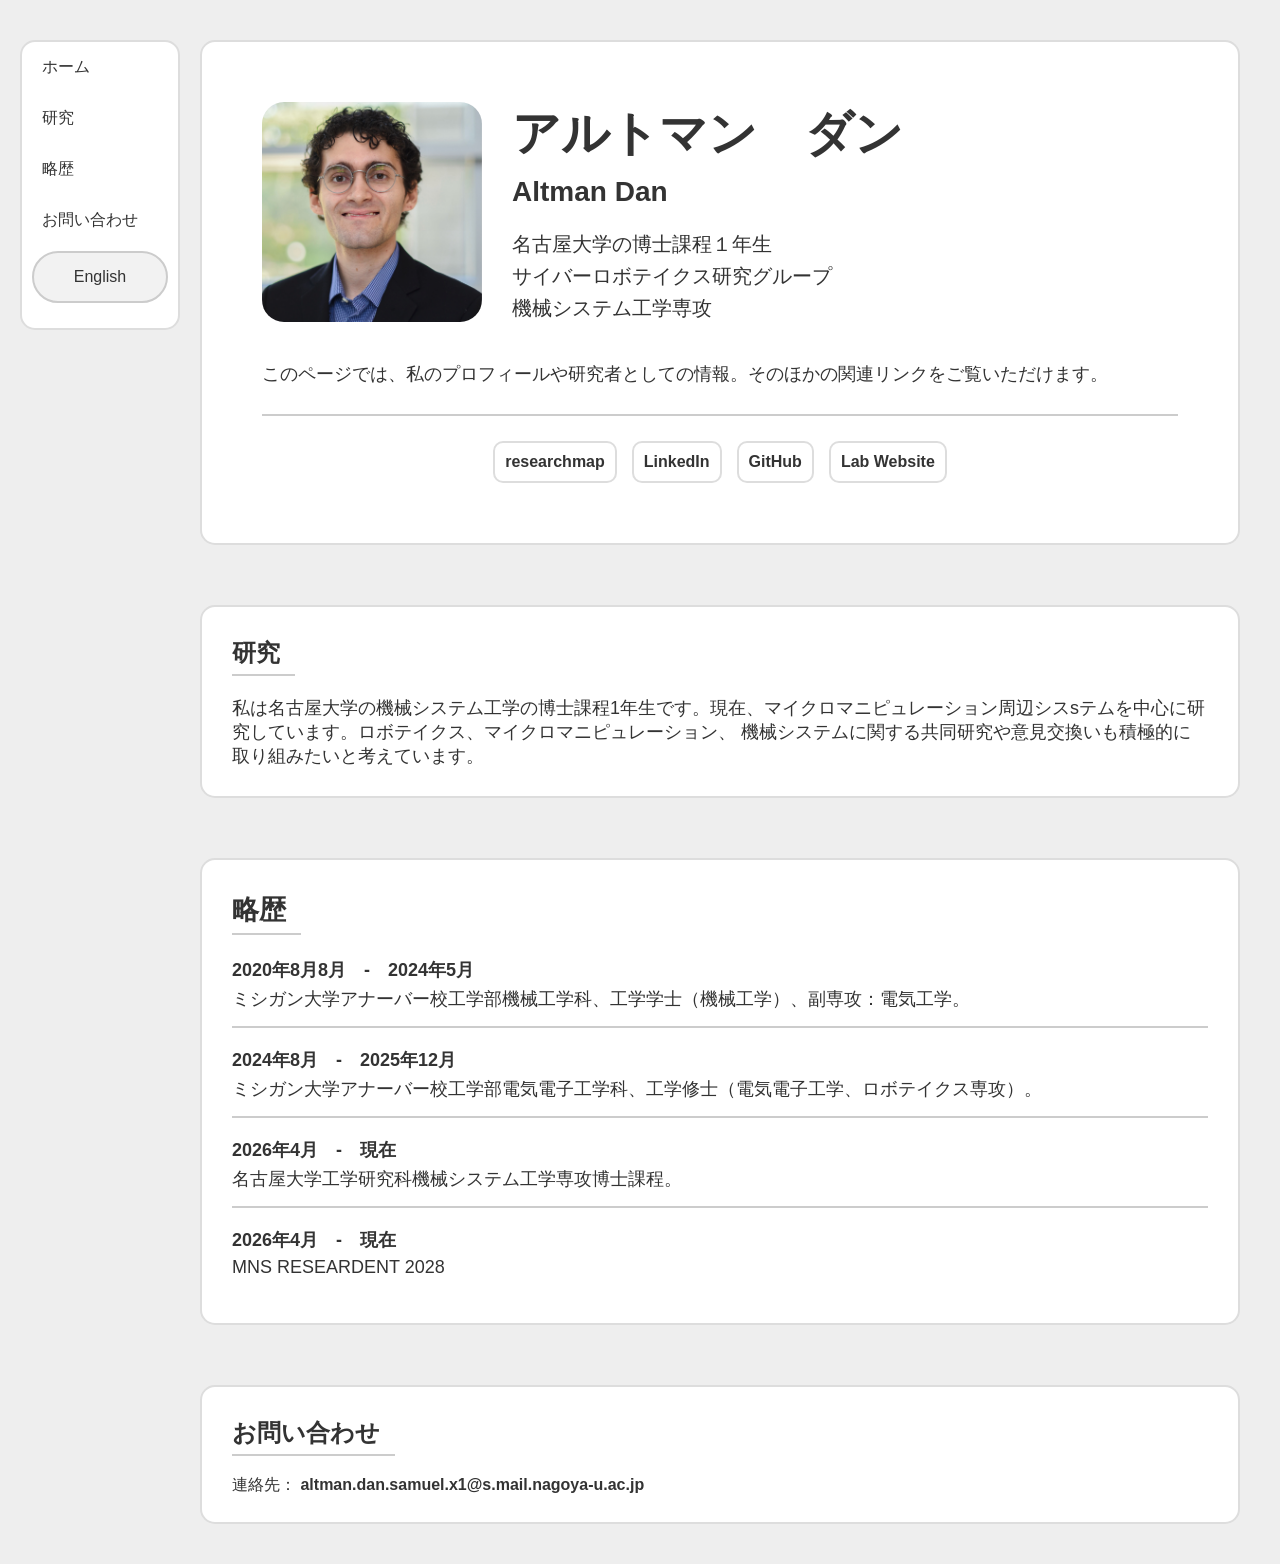
==== index_ja.html @ 158ad1a2 "Personal Portfolio V1 Complete" ====
<!DOCTYPE html>
<html lang="ja">
    
<head>
    <meta charset="UTF-8">
    <meta name="viewport" content="width=device-width, initial-scale=1.0">

    <title> Altman Dan Portfolio</title>

    <link rel="stylesheet" href="style_ja.css">

</head>

<body class="ja">
    <nav class="sidebar">
        <a href="#home">
            ホーム
        </a>
        <a href="#research">
            研究
        </a>
        <a href="#education">
            略歴
        </a>
        <a href="#contact">
            お問い合わせ
        </a>
        <a href="index.html" class="english-link" lang="en">
            English
        </a>
    </nav>

    <main class="container" id="home">
        <div class="top-content">
            <!-- Left side: Photo -->
            <div class="photo-section">
                <img src="images/altman_portfolio.jpeg" alt="My profile picture">
            </div>
            <!-- Right side: Introduction and Links -->
            <div class="content-section">
                <h1>
                    アルトマン　ダン
                </h1>
                <h2 lang="en">
                    Altman Dan
                </h2>
                <p class="intro">
                    名古屋大学の博士課程１年生 <br>
                    サイバーロボテイクス研究グループ <br>
                    機械システム工学専攻 <br>
                </p>
            </div>
        </div>
        <div class="launch-text">
            <p>
                このページでは、私のプロフィールや研究者としての情報。そのほかの関連リンクをご覧いただけます。
            </p>
        </div>
        <!-- Website links -->
            <!-- _blank means to open on a new tab-->
        <div class="links">
        <a href="https://researchmap.jp/dan_altman" target="_blank">
            <strong>researchmap</strong>
        </a>

        <a href="https://www.linkedin.com/in/dan-s-altman/" target="_blank">
            <strong>LinkedIn</strong>
        </a>

        <a href="https://github.com/altmands" target="_blank">
            <strong>GitHub</strong>
        </a>
        <a href="https://cyr.mae.nagoya-u.ac.jp/en/index.html" target="_blank">
            <strong>Lab Website</strong>
        </a>
        <!-- <a href="#" class="coming-soon"> 
        <a href="Your_GoogleScholar_URL" target="_blank">
            Google Scholar

        </a>
        -->
        </div>
    </main>

    <section class="section-research" id="research">
        <h2>
            研究
        </h2>
        <p>
            私は名古屋大学の機械システム工学の博士課程1年生です。現在、マイクロマニピュレーション周辺シスsテムを中心に研究しています。ロボテイクス、マイクロマニピュレーション、
            機械システムに関する共同研究や意見交換いも積極的に取り組みたいと考えています。
        </p>
    </section>

    <section class="section-education">
        <h2>
            略歴
        </h2>
        <div class="education-date">
            <strong>2020年8月8月　-　2024年5月</strong>
            <p>
            ミシガン大学アナーバー校工学部機械工学科、工学学士（機械工学）、副専攻：電気工学。
            </p>
        </div>
        <div class="education-date">
            <strong>2024年8月　-　2025年12月</strong>
            <p>
            ミシガン大学アナーバー校工学部電気電子工学科、工学修士（電気電子工学、ロボテイクス専攻）。
            </p>
        </div>
        <div class="education-date">
            <strong>2026年4月　-　現在</strong>
            <p>
            名古屋大学工学研究科機械システム工学専攻博士課程。
            </p>
        </div>
        <div class="education-date">
            <strong>2026年4月　-　現在</strong>
            <p>
                MNS RESEARDENT 2028
            </p>
        </div>
    </section>

    <section class="section-contact" id="contact">
        <h2>
            お問い合わせ
        </h2>
            <p>
            連絡先： <strong>altman.dan.samuel.x1@s.mail.nagoya-u.ac.jp</strong>
            </p>
    </section>

</body>

</html>
---- style_ja.css ----
body {
    margin: 0;
    font-family: Arial, Helvetica, sans-serif;
    background-color: #eeeeee;
    color: #333;

}

h1 {
    font-size: 48px;
    margin-top: 0px;
    margin-bottom: 10px;
    
}

.container {
    /*min-height: 100vh; */
    display: flex;
    flex-direction: column;
    align-items: flex-start;
    /*justify-content: flex-start; */
    gap: 0px;
    padding: 60px 60px;
    box-sizing: border-box;
    
    margin-top: 40px;
    margin-left: 200px;
    margin-right: 40px;
    
    border: 2px solid #ddd;
    border-radius: 15px;
    background-color: white;
}

.top-content {
    display: flex;
    align-items: flex-start;
    gap: 30px;
}

.photo-section img {
    width: 220px;
    height: 220px;
    object-fit: cover;

    margin-top: 0px;
    margin-left: 0px;
    /* for border of the picture */
    border-radius: 10%;

}

.content-section {
    /*margin-left: -30px; */
    max-width: 500px;
    
}

.content-section h1 {
   font-size: 48px;
    margin-top: 0px;
    margin-bottom: 10px; 
}
.content-section h2 {
    font-size: 28px;
    margin-top: 0px;
    margin-left: 0px;
    margin-bottom: 10px; 
}

.intro {
    /* margin-left: 0px; */
    font-size: 20px;

}

.content-section p {
    line-height: 1.6;

}

.launch-text {
    /*flex-basis: 100%; */
    font-size: 18px;
}

.links {
    align-self: stretch;
    display: flex;
    justify-content: center;
    gap: 15px;
    margin-top: 10px;
    padding-top: 25px;
    border-top: 2px solid #ccc;
}
.links a {
    /*display: block; */
    /* flex: 1; */
    padding: 10px;
    text-align: center;
    /* display: flex; */
    align-items: center;
    justify-content: center;
    text-decoration: none;
    color: #333;
    background-color: white;
    border: 2px solid #ddd;
    border-radius: 10px;
    transition: 0.2s;

}

.links a:hover {
    transform: translateY(-3px);
    
}

.sidebar {
    position: fixed;
    left: 0;
    top: 0;
    width: 160px;
    /*height: 100vh; */
    padding-top: 0px;
    padding-bottom: 20px;
    
    margin-top: 40px;
    margin-left: 20px;

    box-sizing: border-box;
    border: 2px solid #ddd;
    border-radius: 15px;
    background-color: white;

}

.sidebar a {
    display: block;
    /* top-bottom padded by 15px and left-right padded by 20px */
    padding: 15px 20px;
    text-align: left;
    text-decoration: none;
    color: #333;
    
}

.sidebar a:hover {
    background-color: #ddd;

}

.sidebar .nihongo-link {
    border: 2px solid #ccc;
    border-radius: 60px;
    text-align: center;
    margin: 5px 10px;
    background-color: #f2f2f2;

}

.sidebar .english-link {
    border: 2px solid #ccc;
    border-radius: 60px;
    text-align: center;
    margin: 5px 10px;
    background-color: #f2f2f2;

}

.section-research {
    margin-left: 200px;
    margin-right: 40px;
    margin-top: 60px;
    margin-bottom: 40px;
    
    padding: 10px 30px;
    
    border: 2px solid #ddd;
    border-radius: 15px;
    background-color: white;

}

.section-research h2 {
    border-bottom: 2px solid #ccc;
    width: fit-content;
    padding: 0px 15px 5px 0px;

}

.section-research p {
    font-size: 18px;

}

.section-education {
    font-size: 18px;
    margin-left: 200px;
    margin-right: 40px;
    margin-top: 60px;
    margin-bottom: 20px;

    padding: 10px 30px;

    border: 2px solid #ddd;
    border-radius: 15px;
    background-color: white;

}

.section-education h2 {
    border-bottom: 2px solid #ccc;
    width: fit-content;
    padding: 0px 15px 5px 0px;
}

.education-date {
    border-bottom: 2px solid #ccc;
    /* width: fit-content; */

    /* top right bottom left */
    padding-bottom: 15px;
    margin-bottom: 20px;

}
.education-date:last-child {
    border-bottom: none;

}

.education-date p {
    margin-top: 5px;
    margin-bottom: 0;

}

.section-contact {
    margin-left: 200px;
    margin-right: 40px;
    margin-top: 60px;
    margin-bottom: 40px;

    padding: 10px 30px;

    border: 2px solid #ddd;
    border-radius: 15px;
    background-color: white;
    
}

.section-contact h2 {
    border-bottom: 2px solid #ccc;
    width: fit-content;
    padding: 0px 15px 5px 0px;

}
.email {
    font-weight: bold;
}

.coming-soon {
    color: #999 !important;

}
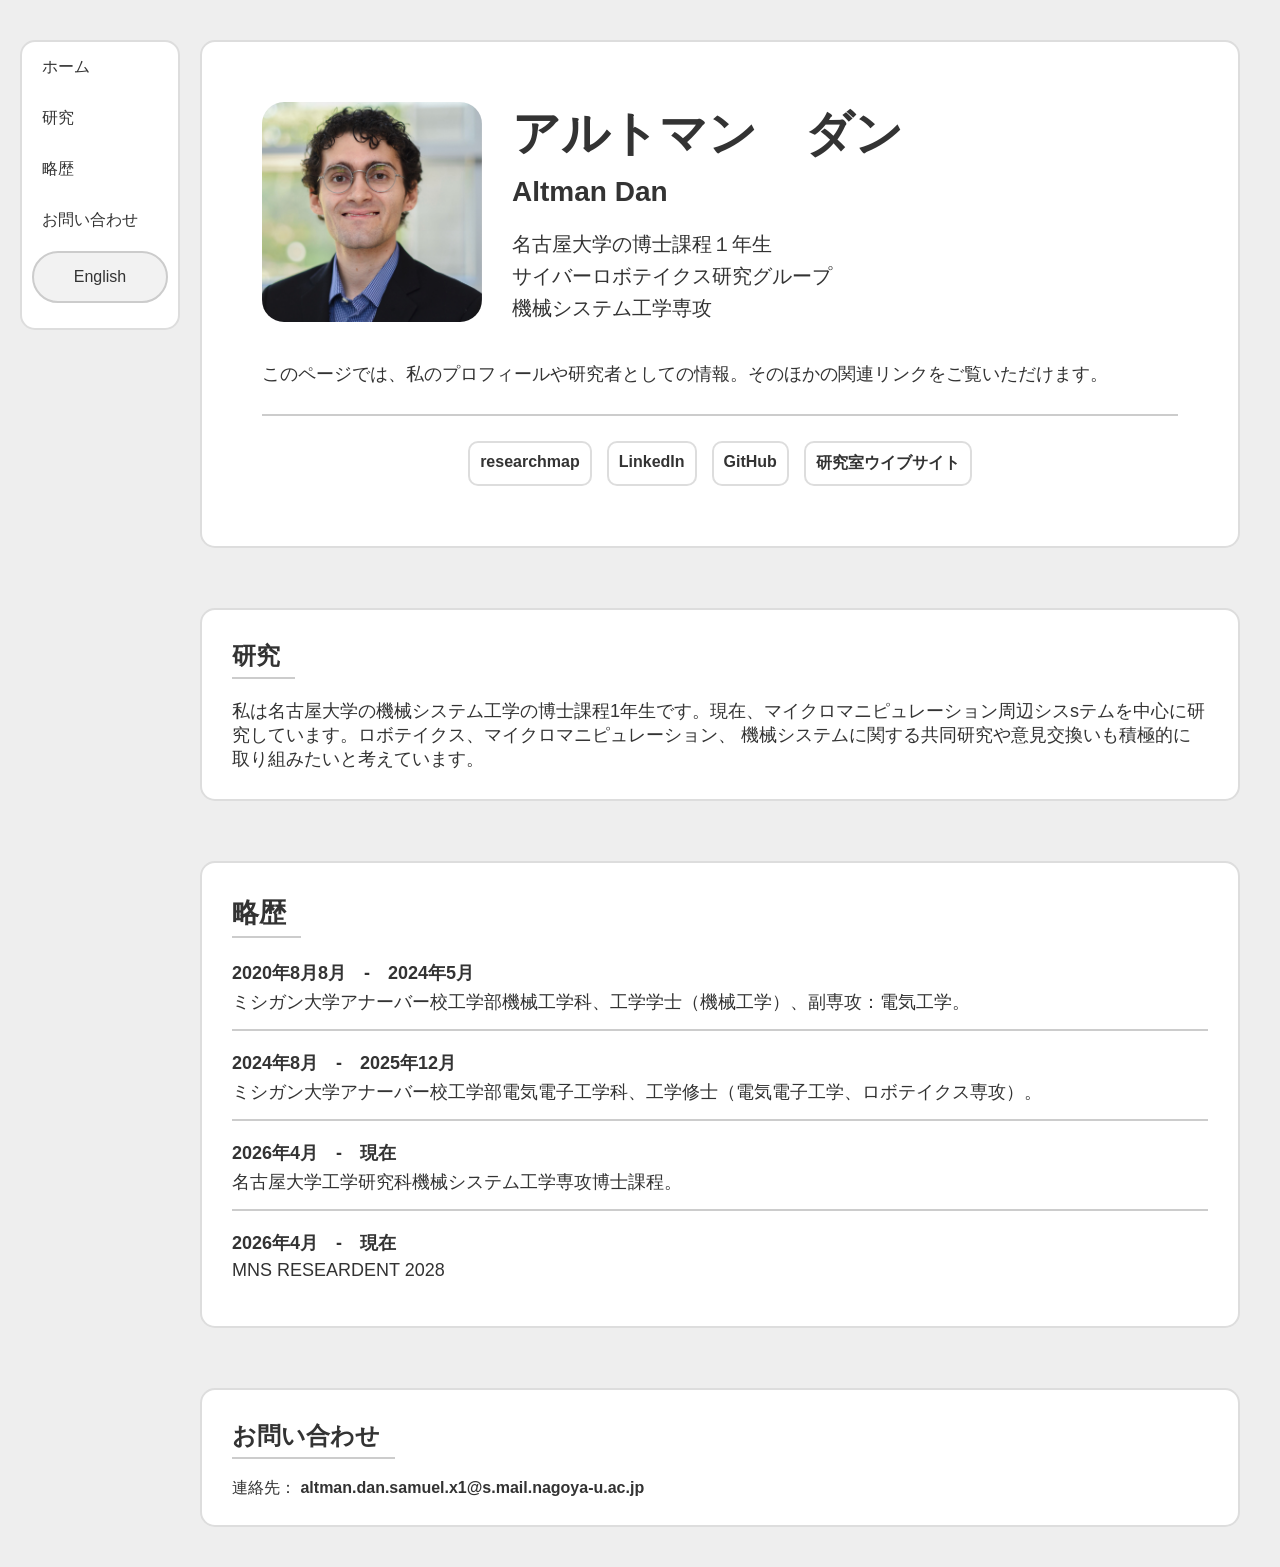
==== commit 5979fda3: "More Phone support troubleshooting" ====
--- a/index_ja.html
+++ b/index_ja.html
@@ -59,19 +59,19 @@
         <!-- Website links -->
             <!-- _blank means to open on a new tab-->
         <div class="links">
-        <a href="https://researchmap.jp/dan_altman" target="_blank">
-            <strong>researchmap</strong>
+        <a href="https://researchmap.jp/dan_altman?lang=ja" target="_blank">
+            <strong lang="en">researchmap</strong>
         </a>
 
         <a href="https://www.linkedin.com/in/dan-s-altman/" target="_blank">
-            <strong>LinkedIn</strong>
+            <strong lang="en">LinkedIn</strong>
         </a>
 
         <a href="https://github.com/altmands" target="_blank">
-            <strong>GitHub</strong>
+            <strong lang="en">GitHub</strong>
         </a>
-        <a href="https://cyr.mae.nagoya-u.ac.jp/en/index.html" target="_blank">
-            <strong>Lab Website</strong>
+        <a href="https://cyr.mae.nagoya-u.ac.jp/index.html" target="_blank">
+            <strong>研究室ウイブサイト</strong>
         </a>
         <!-- <a href="#" class="coming-soon"> 
         <a href="Your_GoogleScholar_URL" target="_blank">
@@ -116,7 +116,7 @@
         </div>
         <div class="education-date">
             <strong>2026年4月　-　現在</strong>
-            <p>
+            <p lang="en">
                 MNS RESEARDENT 2028
             </p>
         </div>
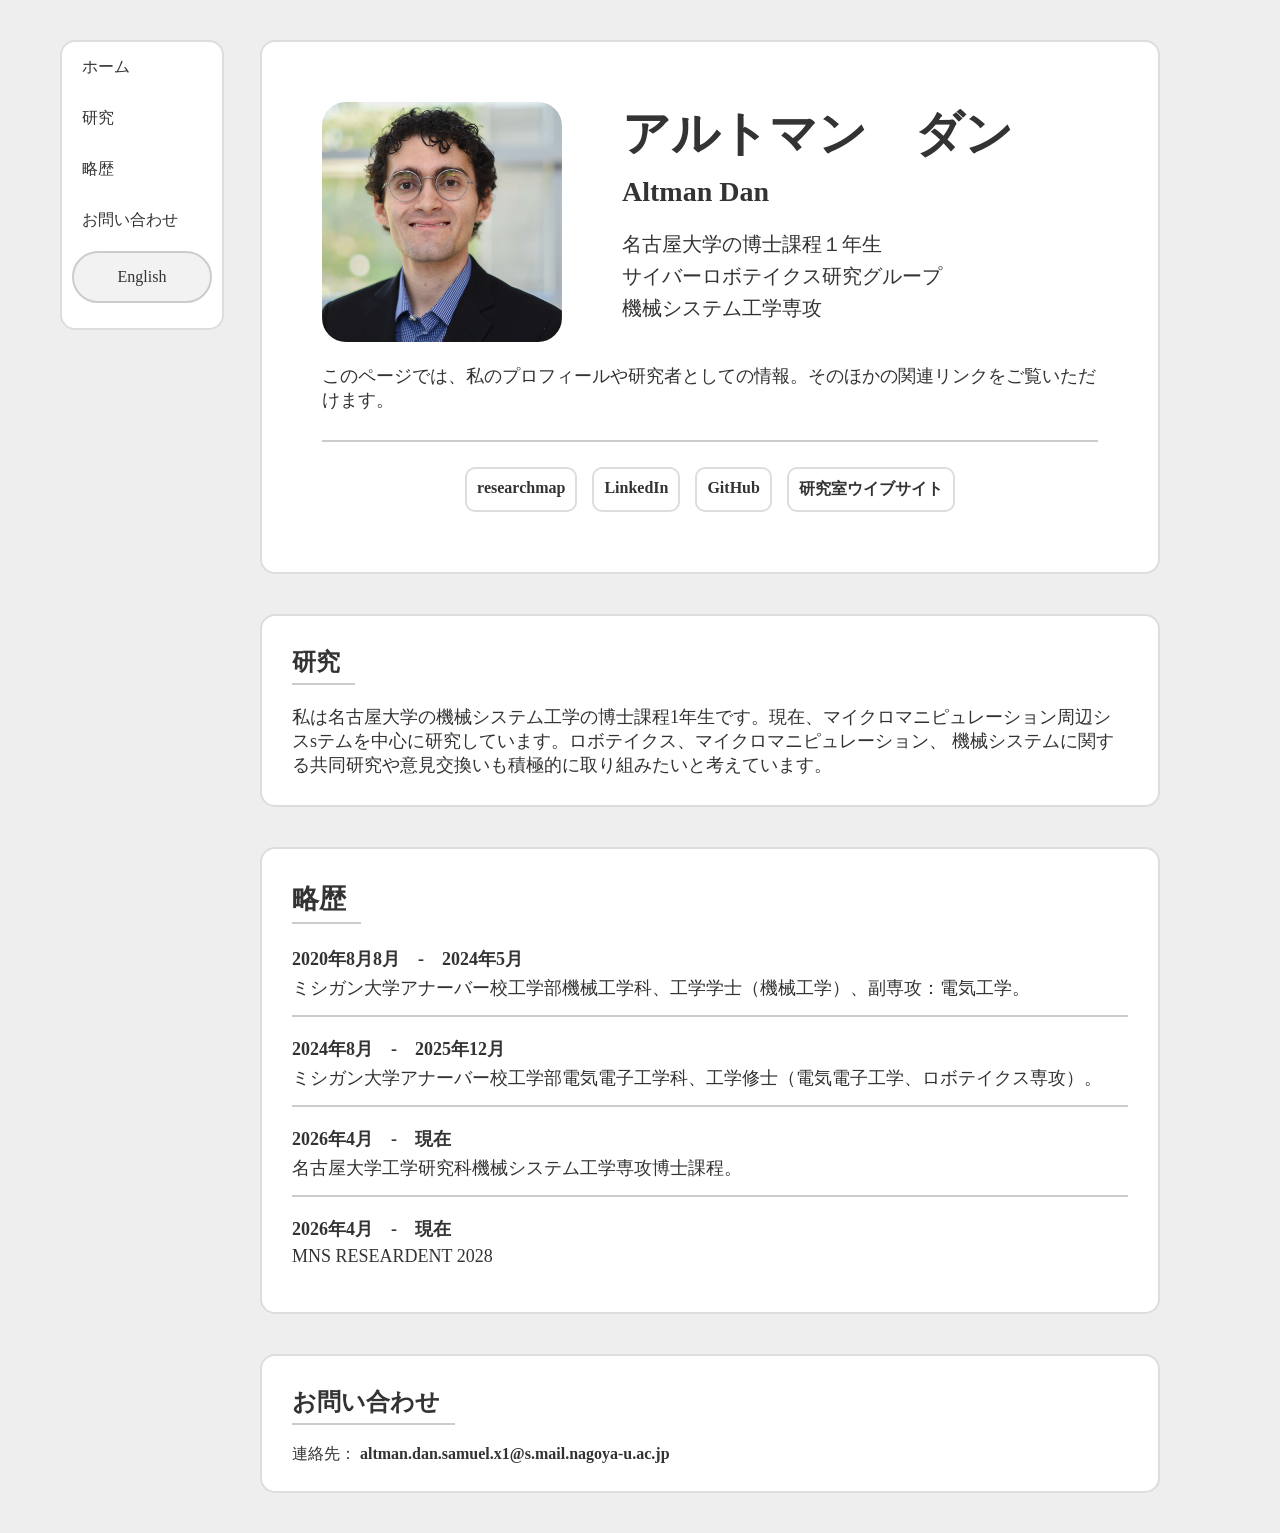
==== commit eedfaecc: "Another round of Phone support troubleshooting" ====
--- a/index_ja.html
+++ b/index_ja.html
@@ -7,7 +7,7 @@
 
     <title> Altman Dan Portfolio</title>
 
-    <link rel="stylesheet" href="style_ja.css">
+    <link rel="stylesheet" href="style.css">
 
 </head>
 
--- a/style.css
+++ b/style.css
@@ -0,0 +1,368 @@
+
+body {
+    margin: 0;
+    background-color: #eeeeee;
+    color: #333;
+}
+
+body.eng {
+    font-family: 'Times New Roman', Times, serif;
+}
+
+body.ja {
+    font-family: 'Times New Roman', Times, serif;
+}
+
+h1 {
+    font-size: 48px;
+    margin-top: 0px;
+    margin-bottom: 10px;
+    
+}
+
+.container {
+    /*min-height: 100vh; */
+    display: flex;
+    flex-direction: column;
+    align-items: flex-start;
+    /*justify-content: flex-start; */
+    gap: 0px;
+    padding: 60px 60px;
+    box-sizing: border-box; 
+    
+    margin-top: 40px;
+    margin-left: 260px;
+    margin-right: 120px;
+    
+    border: 2px solid #ddd;
+    border-radius: 15px;
+    box-sizing: border-box;
+    background-color: white;
+}
+
+.top-content {
+    display: flex;
+    /*align-items: flex-start; */
+    justify-content: center;
+    gap: 60px;
+}
+
+.photo-section img {
+    width: 240px;
+    height: 240px;
+    object-fit: cover;
+
+    margin-top: 0px;
+    margin-left: 0px;
+    /* for border of the picture */
+    border-radius: 10%;
+
+}
+
+.content-section {
+    /*margin-left: -30px; */
+    max-width: 500px;
+    
+}
+
+.content-section h1 {
+    font-size: 48px;
+    margin-top: 0px;
+    margin-bottom: 10px; 
+}
+.content-section h2 {
+    font-size: 28px;
+    margin-top: 0px;
+    margin-left: 0px;
+    margin-bottom: 10px; 
+}
+
+.intro {
+    /* margin-left: 0px; */
+    font-size: 20px;
+
+}
+
+.content-section p {
+    line-height: 1.6;
+
+}
+
+.launch-text {
+    /*flex-basis: 100%; */
+    display: flex;
+    /* text-align: center; */
+    font-size: 18px;
+}
+
+.links {
+    align-self: stretch;
+    display: flex;
+    justify-content: center;
+    gap: 15px;
+    margin-top: 10px;
+    padding-top: 25px;
+    border-top: 2px solid #ccc;
+}
+.links a {
+    /*display: block; */
+    /* flex: 1; */
+    padding: 10px;
+    text-align: center;
+    /* display: flex; */
+    align-items: center;
+    justify-content: center;
+    text-decoration: none;
+    color: #333;
+    background-color: white;
+    border: 2px solid #ddd;
+    border-radius: 10px;
+    transition: 0.2s;
+
+}
+
+.links a:hover {
+    transform: translateY(-3px);
+    
+}
+
+.sidebar {
+    position: fixed;
+    left: 0;
+    top: 0;
+    width: 160px;
+    /*height: 100vh; */
+    padding-top: 0px;
+    padding-bottom: 20px;
+    
+    margin-top: 40px;
+    margin-left: 60px;
+
+    /* box-sizing: border-box; */
+    border: 2px solid #ddd;
+    border-radius: 15px;
+    background-color: white;
+
+}
+
+.sidebar a {
+    display: block;
+    /* top-bottom padded by 15px and left-right padded by 20px */
+    padding: 15px 20px;
+    text-align: left;
+    text-decoration: none;
+    color: #333;
+    
+}
+
+.sidebar a:hover {
+    background-color: #ddd;
+
+}
+
+.sidebar .nihongo-link {
+    border: 2px solid #ccc;
+    border-radius: 60px;
+    text-align: center;
+    margin: 5px 10px;
+    background-color: #f2f2f2;
+
+}
+
+.sidebar .english-link {
+    border: 2px solid #ccc;
+    border-radius: 60px;
+    text-align: center;
+    margin: 5px 10px;
+    background-color: #f2f2f2;
+
+}
+
+.section-research {
+    margin-left: 260px;
+    margin-right: 120px;
+    margin-top: 40px;
+    margin-bottom: 40px;
+    
+    padding: 10px 30px;
+    
+    border: 2px solid #ddd;
+    border-radius: 15px;
+    box-sizing: border-box;
+    background-color: white;
+
+}
+
+.section-research h2 {
+    border-bottom: 2px solid #ccc;
+    width: fit-content;
+    padding: 0px 15px 5px 0px;
+
+}
+
+.section-research p {
+    font-size: 18px;
+
+}
+
+.section-education {
+    font-size: 18px;
+    margin-left: 260px;
+    margin-right: 120px;
+    margin-top: 40px;
+    margin-bottom: 20px;
+
+    padding: 10px 30px;
+
+    border: 2px solid #ddd;
+    border-radius: 15px;
+    box-sizing: border-box;
+    background-color: white;
+
+}
+
+.section-education h2 {
+    border-bottom: 2px solid #ccc;
+    width: fit-content;
+    padding: 0px 15px 5px 0px;
+}
+
+.education-date {
+    border-bottom: 2px solid #ccc;
+    /* width: fit-content; */
+
+    /* top right bottom left */
+    padding-bottom: 15px;
+    margin-bottom: 20px;
+
+}
+.education-date:last-child {
+    border-bottom: none;
+
+}
+
+.education-date p {
+    margin-top: 5px;
+    margin-bottom: 0;
+
+}
+/* CSS class selector */
+.section-contact {
+    margin-left: 260px;
+    margin-right: 120px;
+    margin-top: 40px;
+    margin-bottom: 40px;
+
+    padding: 10px 30px;
+
+    border: 2px solid #ddd;
+    border-radius: 15px;
+    background-color: white;
+    
+}
+
+.section-contact h2 {
+    border-bottom: 2px solid #ccc;
+    width: fit-content;
+    padding: 0px 15px 5px 0px;
+
+}
+.email {
+    font-weight: bold;
+}
+
+.coming-soon {
+    color: #999 !important;
+
+}
+
+@media (max-width: 600px) {
+   .container {
+    margin-top: 20px;
+    margin-left: 10px;
+    margin-right: 10px;
+    padding: 25px 20px;
+    width: auto;
+    box-sizing: border-box;
+
+   }
+   
+   .top-content {
+    flex-direction: column;
+    align-items: center;
+    justify-content: center;
+    gap: 25px;
+    width: 100%;
+
+   }
+
+   .photo-section img {
+    width: 180px;
+    height: 180px;
+
+   }
+
+   .content-section {
+    width: 100%;
+    max-width: 100%;
+    box-sizing: border-box;
+    text-align: center;
+
+   }
+
+   .content-section h1 {
+    font-size: 36px;
+
+   }
+
+   .content-section h2 {
+    font-size: 22px;
+
+   }
+
+   .intro {
+    font-size: 18px;
+
+   }
+
+   .launch-text {
+    display: block;
+    width: 100%;
+    box-sizing: border-box;
+    font-size: 17px;
+
+   }
+
+   .links {
+    width: 100%;
+    box-sizing: border-box;
+    flex-wrap: wrap;
+    justify-content: center;
+
+   }
+
+   .section-research, .section-education, .section-contact {
+    margin-left: 10px;
+    margin-right: 10px;
+    padding: 10px 20px;
+    width: auto;
+    max-width: none;
+    box-sizing: border-box;
+
+   }
+
+   .section-research p, .section-education p, .section-contact p {
+    overflow-wrap: break-word;
+
+   }
+
+   .sidebar {
+    position: static;
+    width: auto;
+    margin: 10px;
+    padding: 0px;
+    box-sizing: border-box;
+
+   }
+}
+
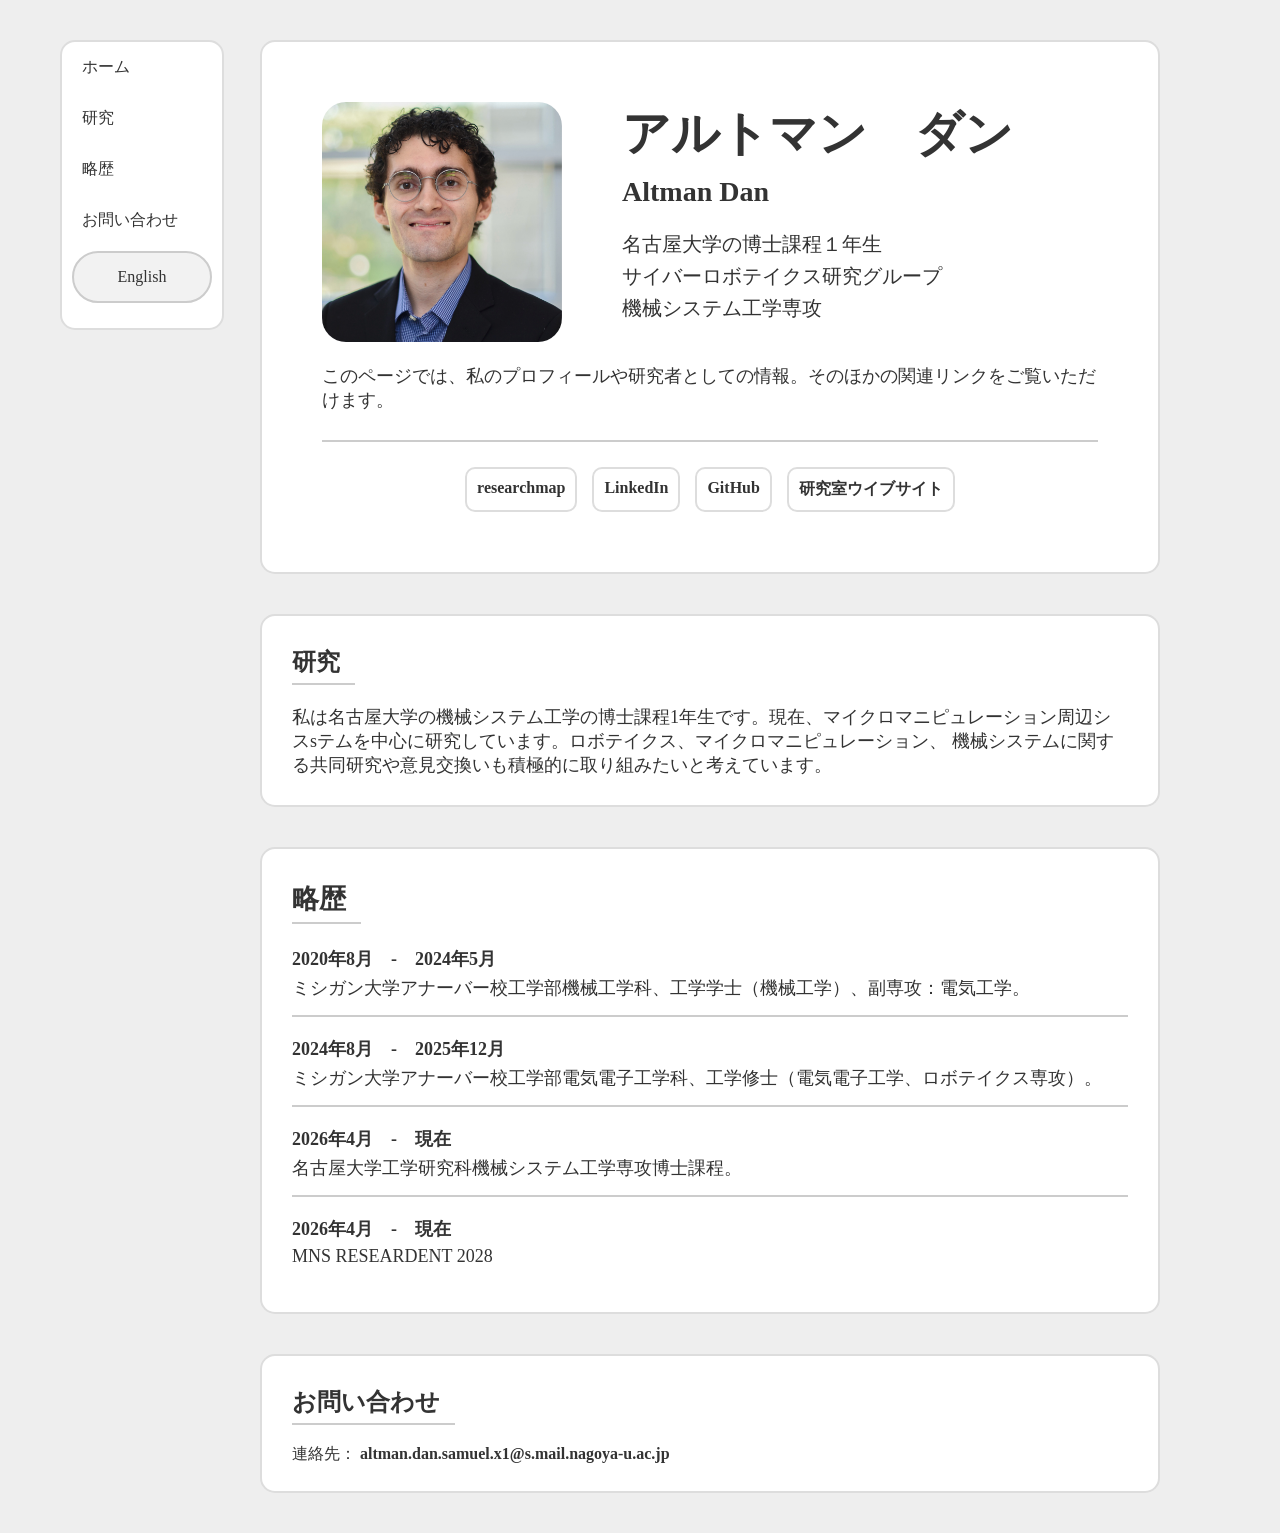
==== commit 1ec12e3c: "Formatting updates" ====
--- a/index_ja.html
+++ b/index_ja.html
@@ -97,7 +97,7 @@
             略歴
         </h2>
         <div class="education-date">
-            <strong>2020年8月8月　-　2024年5月</strong>
+            <strong>2020年8月　-　2024年5月</strong>
             <p>
             ミシガン大学アナーバー校工学部機械工学科、工学学士（機械工学）、副専攻：電気工学。
             </p>
--- a/style.css
+++ b/style.css
@@ -276,7 +276,10 @@
 
 }
 
-@media (max-width: 600px) {
+/* for mobile phone version */
+/* in future if wanted can add orientation: portrait and landscape mode */
+/* portrait and landscape mode are already built-in media features */ 
+@media (max-width: 900px) {
    .container {
     margin-top: 20px;
     margin-left: 10px;
